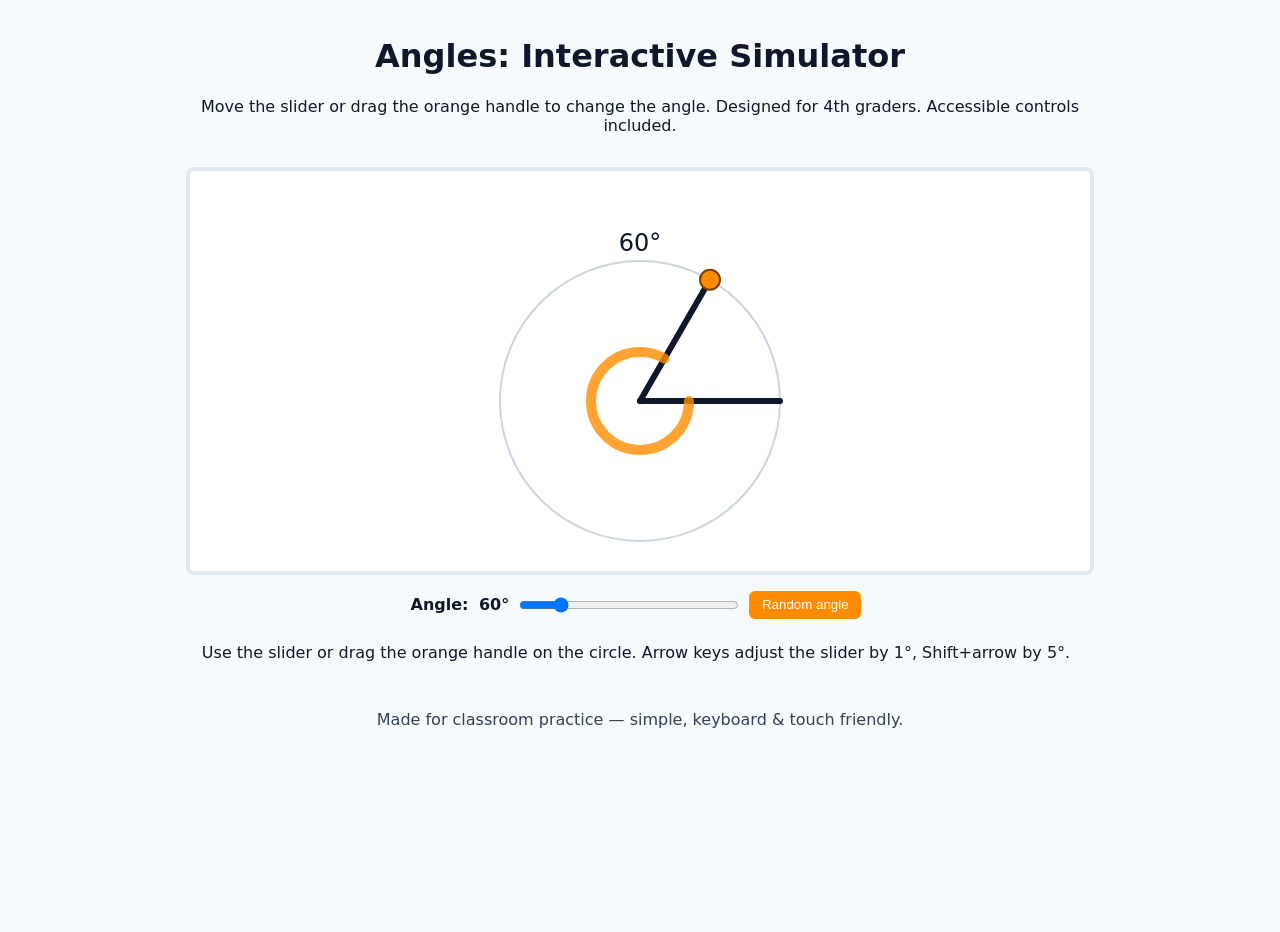
==== index.html @ 8ef8986c "Add interactive angle simulator (index.html, styles.css, script.js)" ====
<!doctype html>
<html lang="en">
<head>
  <meta charset="utf-8">
  <meta name="viewport" content="width=device-width,initial-scale=1">
  <title>Angles Interactive Simulator</title>
  <link rel="stylesheet" href="styles.css">
</head>
<body>
  <header>
    <h1>Angles: Interactive Simulator</h1>
    <p>Move the slider or drag the orange handle to change the angle. Designed for 4th graders. Accessible controls included.</p>
  </header>

  <main>
    <canvas id="canvas" width="600" height="400" aria-label="Angle drawing area" role="img"></canvas>

    <div class="controls">
      <label for="angleRange">Angle: <output id="angleValue">60°</output></label>
      <input type="range" id="angleRange" min="0" max="360" value="60" aria-describedby="angleHelp">
      <button id="randomBtn">Random angle</button>
      <p id="angleHelp">Use the slider or drag the orange handle on the circle. Arrow keys adjust the slider by 1°, Shift+arrow by 5°.</p>
    </div>
  </main>

  <footer>
    <p>Made for classroom practice — simple, keyboard & touch friendly.</p>
  </footer>

  <script src="script.js"></script>
</body>
</html>
---- styles.css ----
/* styles.css — simple accessible styling */
:root{
  --bg:#f7fafc; --fg:#0f172a; --accent:#ff8c00; --muted:#334155;
}
html,body{height:100%;margin:0;font-family:system-ui,-apple-system,Segoe UI,Roboto,'Helvetica Neue',Arial}
body{background:var(--bg);color:var(--fg);display:flex;flex-direction:column;align-items:center;padding:1rem}
header{max-width:900px;text-align:center}
canvas{background:#fff;border:4px solid #e2e8f0;border-radius:8px;display:block;margin:1rem auto;max-width:100%;height:auto}
.controls{max-width:900px;width:100%;display:flex;gap:0.5rem;align-items:center;flex-wrap:wrap;justify-content:center}
input[type=range]{width:220px}
label{font-weight:600}
button{background:var(--accent);color:white;border:none;padding:0.4rem 0.8rem;border-radius:6px;cursor:pointer}
button:focus, input:focus{outline:3px solid #ffdca8;outline-offset:3px}
output{font-weight:700;margin-left:0.3rem}
footer{margin-top:1rem;color:var(--muted)}
@media(max-width:520px){canvas{width:100%;height:320px}}
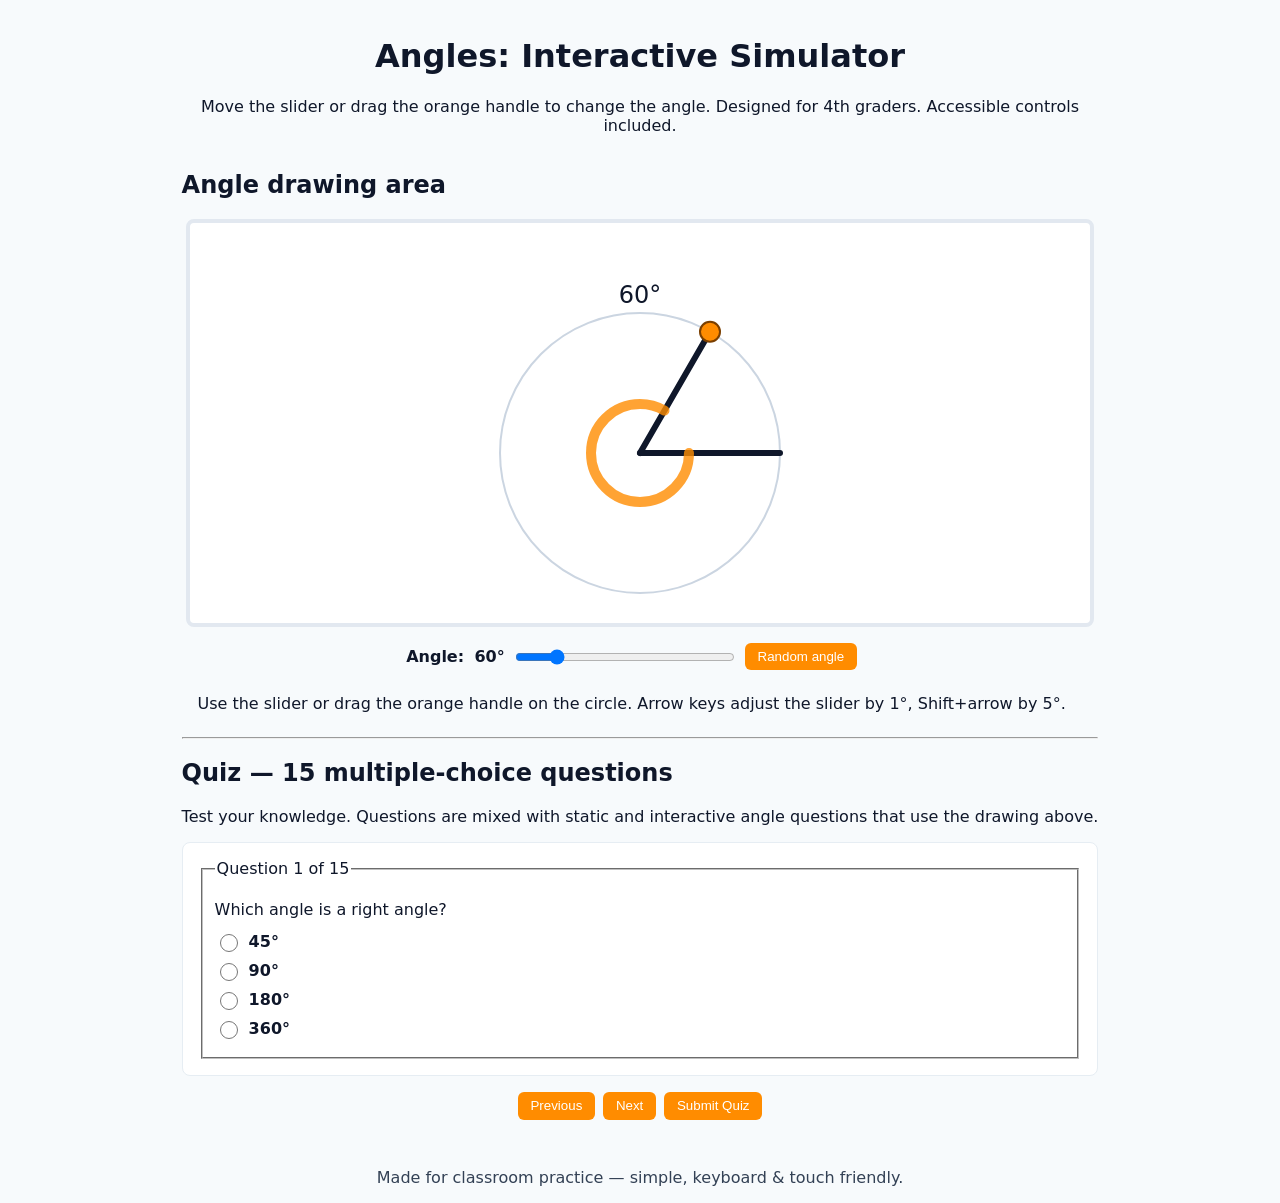
==== commit 5e7a495b: "Add 15-question interactive MCQ quiz and integrate with simulator" ====
--- a/index.html
+++ b/index.html
@@ -13,20 +13,39 @@
   </header>
 
   <main>
-    <canvas id="canvas" width="600" height="400" aria-label="Angle drawing area" role="img"></canvas>
+    <section aria-labelledby="simTitle">
+      <h2 id="simTitle">Angle drawing area</h2>
+      <canvas id="canvas" width="600" height="400" aria-label="Angle drawing area" role="img"></canvas>
 
-    <div class="controls">
-      <label for="angleRange">Angle: <output id="angleValue">60°</output></label>
-      <input type="range" id="angleRange" min="0" max="360" value="60" aria-describedby="angleHelp">
-      <button id="randomBtn">Random angle</button>
-      <p id="angleHelp">Use the slider or drag the orange handle on the circle. Arrow keys adjust the slider by 1°, Shift+arrow by 5°.</p>
-    </div>
+      <div class="controls">
+        <label for="angleRange">Angle: <output id="angleValue">60°</output></label>
+        <input type="range" id="angleRange" min="0" max="360" value="60" aria-describedby="angleHelp">
+        <button id="randomBtn">Random angle</button>
+        <p id="angleHelp">Use the slider or drag the orange handle on the circle. Arrow keys adjust the slider by 1°, Shift+arrow by 5°.</p>
+      </div>
+    </section>
+
+    <hr>
+
+    <section id="quizSection" aria-labelledby="quizTitle">
+      <h2 id="quizTitle">Quiz — 15 multiple-choice questions</h2>
+      <p>Test your knowledge. Questions are mixed with static and interactive angle questions that use the drawing above.</p>
+      <div id="quiz"></div>
+      <div id="quizControls" class="quiz-controls">
+        <button id="prevQ" disabled>Previous</button>
+        <button id="nextQ">Next</button>
+        <button id="submitQuiz">Submit Quiz</button>
+      </div>
+      <div id="quizResult" aria-live="polite"></div>
+    </section>
+
   </main>
 
   <footer>
-    <p>Made for classroom practice — simple, keyboard & touch friendly.</p>
+    <p>Made for classroom practice — simple, keyboard &amp; touch friendly.</p>
   </footer>
 
   <script src="script.js"></script>
+  <script src="quiz.js"></script>
 </body>
 </html>
--- a/styles.css
+++ b/styles.css
@@ -14,3 +14,15 @@
 output{font-weight:700;margin-left:0.3rem}
 footer{margin-top:1rem;color:var(--muted)}
 @media(max-width:520px){canvas{width:100%;height:320px}}
+
+/* Quiz styles */
+#quiz{max-width:900px;background:#fff;border:1px solid #e6edf3;padding:1rem;border-radius:8px;margin:1rem auto}
+.question{margin-bottom:0.75rem}
+.options{list-style:none;padding:0;margin:0;display:flex;flex-direction:column;gap:0.5rem}
+.options li{display:flex;align-items:center;gap:0.5rem}
+.options input[type=radio]{width:18px;height:18px}
+.quiz-controls{display:flex;gap:0.5rem;justify-content:center;margin-top:0.75rem}
+#quizResult{margin-top:1rem;text-align:center;font-weight:700}
+.correct{background:linear-gradient(90deg,#edf7ed,#f0fff4);border:1px solid #b7f0c1;padding:0.5rem;border-radius:6px}
+.incorrect{background:linear-gradient(90deg,#fff3f3,#fff8f8);border:1px solid #f3c2c2;padding:0.5rem;border-radius:6px}
+.explanation{font-size:0.95rem;color:var(--muted);margin-top:0.5rem}
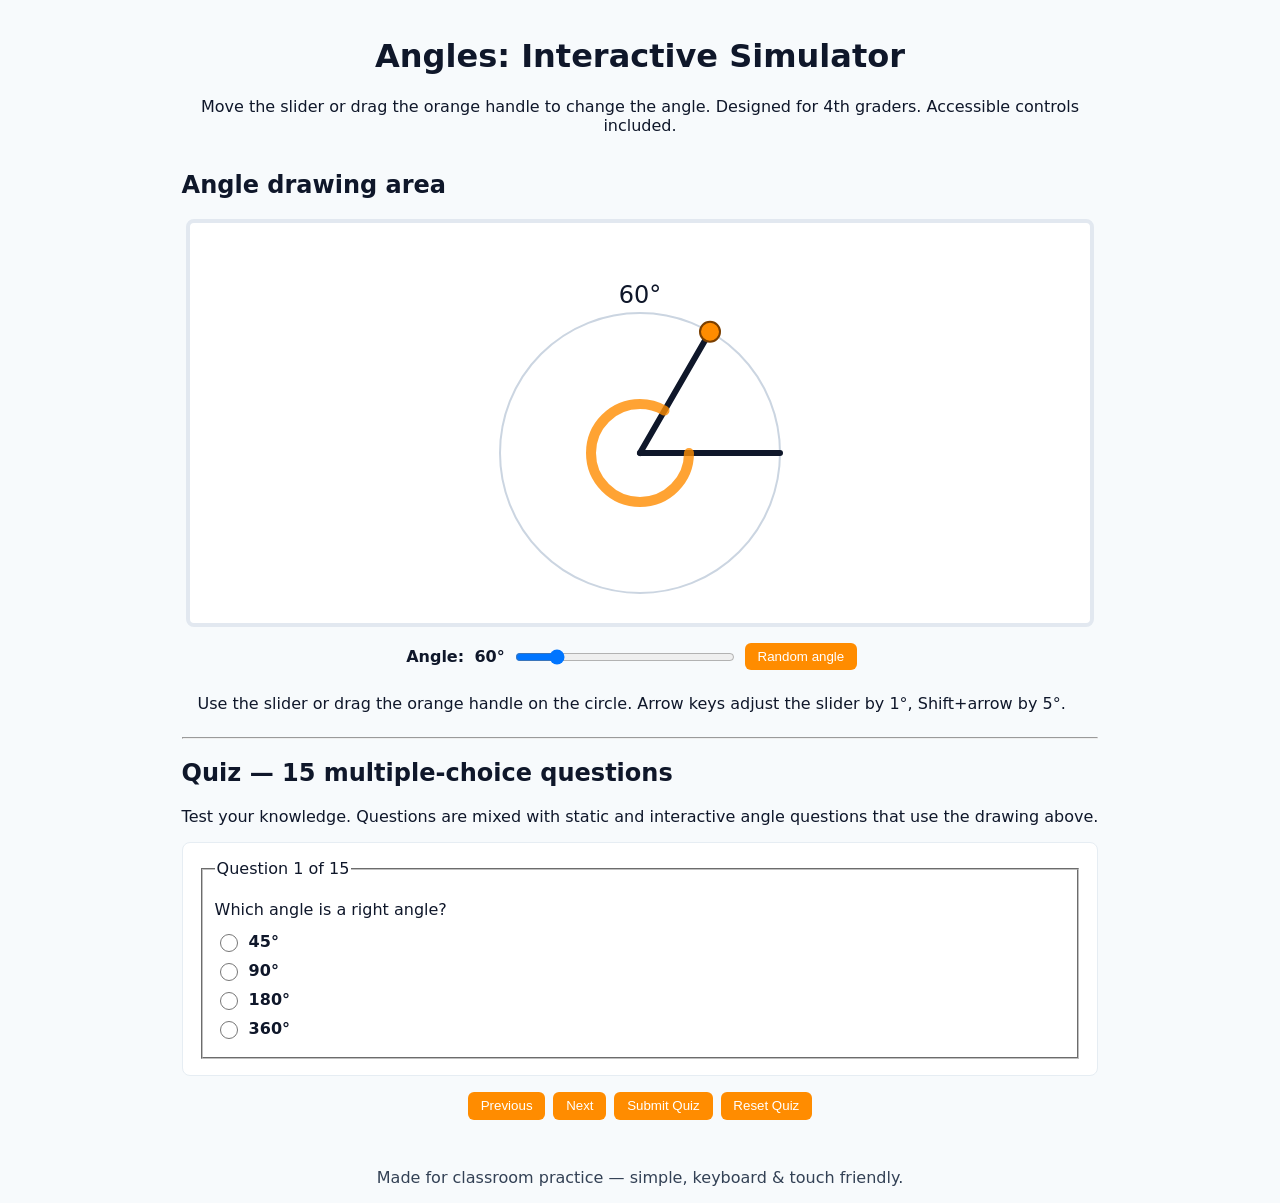
==== commit ad490002: "Add Reset Quiz button to HTML" ====
--- a/index.html
+++ b/index.html
@@ -35,6 +35,7 @@
         <button id="prevQ" disabled>Previous</button>
         <button id="nextQ">Next</button>
         <button id="submitQuiz">Submit Quiz</button>
+        <button id="resetQuiz">Reset Quiz</button>
       </div>
       <div id="quizResult" aria-live="polite"></div>
     </section>
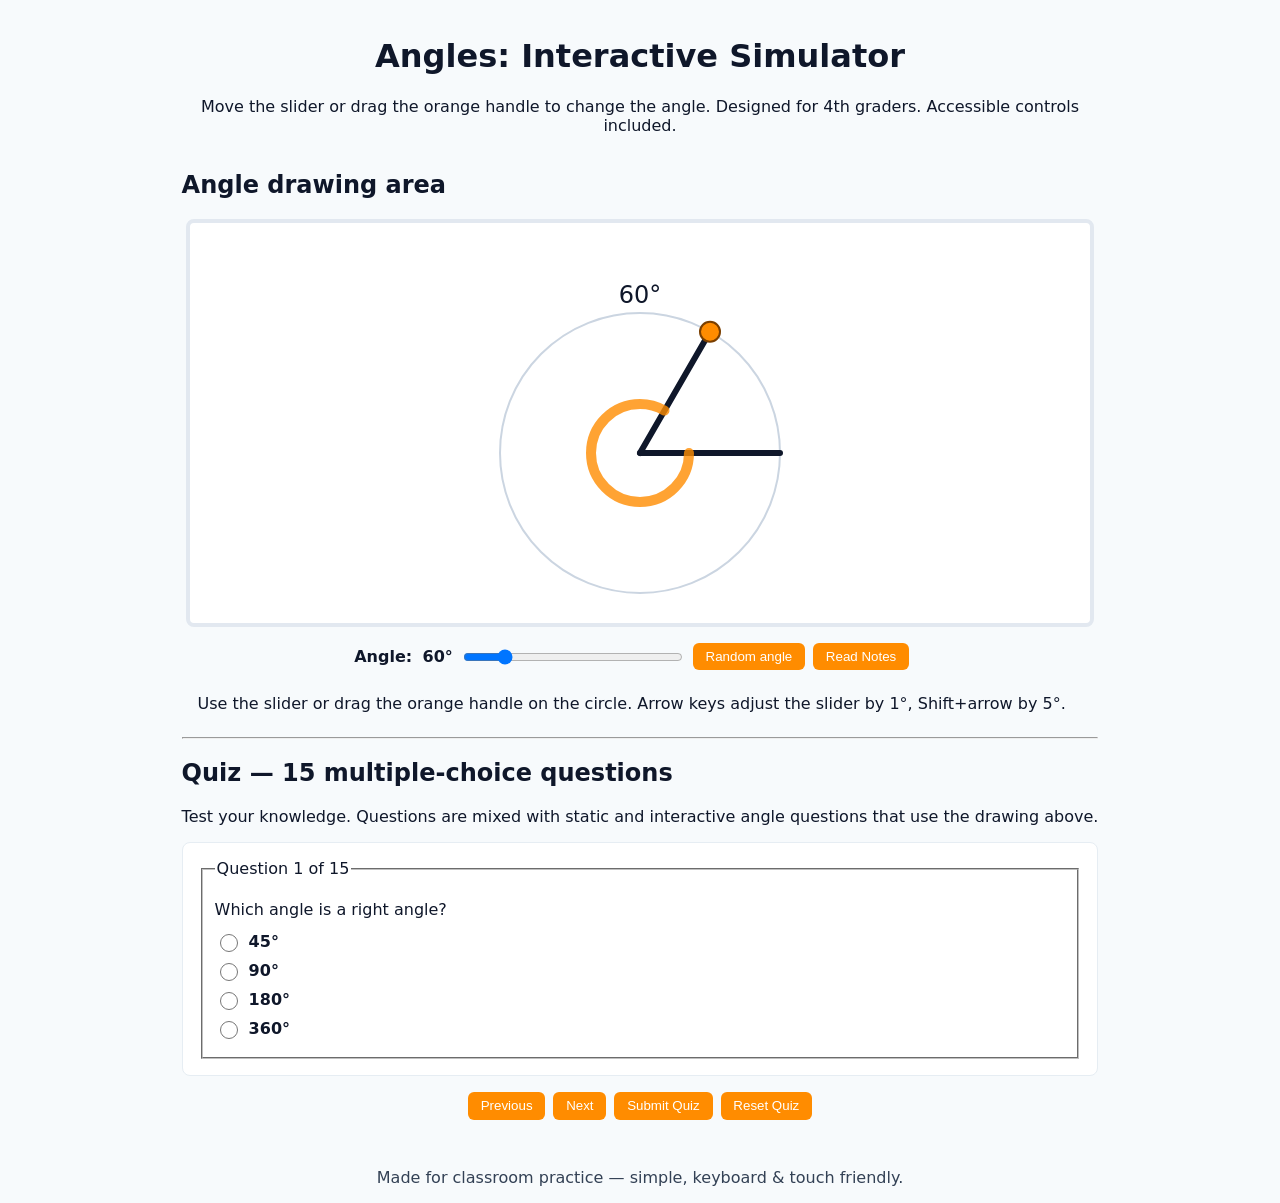
==== commit 4bf8af86: "Add "Read Notes" button linking to study notes" ====
--- a/index.html
+++ b/index.html
@@ -21,6 +21,7 @@
         <label for="angleRange">Angle: <output id="angleValue">60°</output></label>
         <input type="range" id="angleRange" min="0" max="360" value="60" aria-describedby="angleHelp">
         <button id="randomBtn">Random angle</button>
+        <a href="docs/angles-study-note.html" target="_blank"><button id="notesBtn" type="button">Read Notes</button></a>
         <p id="angleHelp">Use the slider or drag the orange handle on the circle. Arrow keys adjust the slider by 1°, Shift+arrow by 5°.</p>
       </div>
     </section>
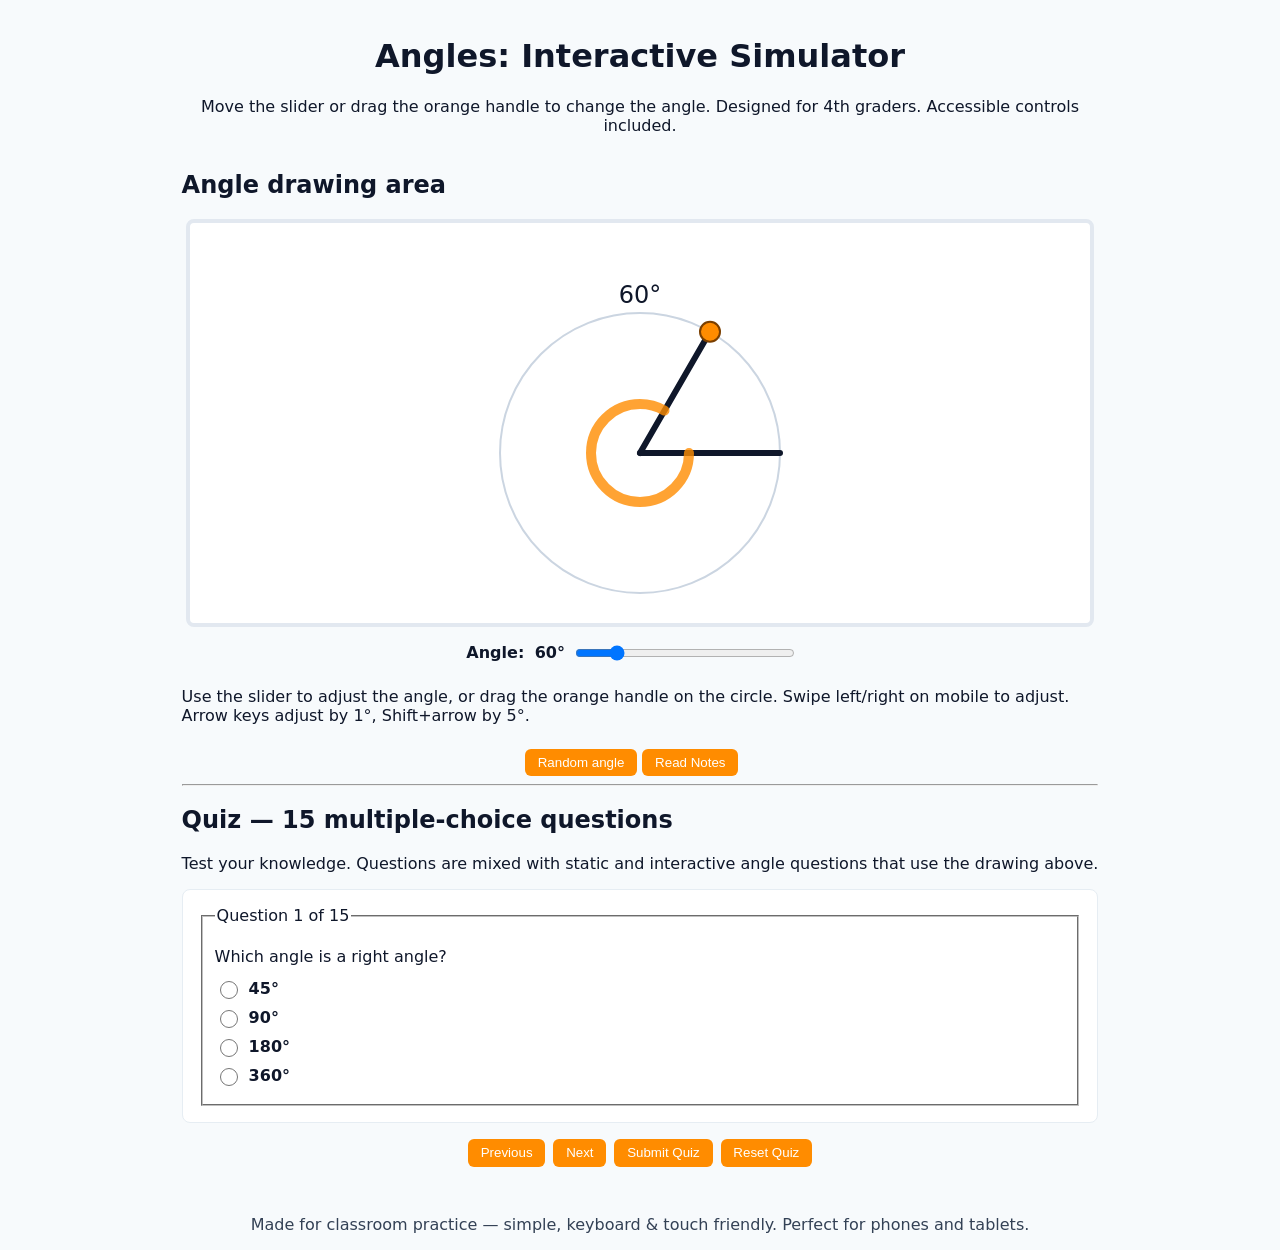
==== commit 9d13a639: "Enhance HTML for mobile: better viewport settings, swipe gestures, improved accessibility and touch " ====
--- a/index.html
+++ b/index.html
@@ -2,9 +2,12 @@
 <html lang="en">
 <head>
   <meta charset="utf-8">
-  <meta name="viewport" content="width=device-width,initial-scale=1">
+  <meta name="viewport" content="width=device-width,initial-scale=1,viewport-fit=cover,user-scalable=yes">
+  <meta name="theme-color" content="#ffffff">
+  <meta name="description" content="Interactive angles simulator for 4th grade math. Learn angles with drag-and-drop and quiz.">
   <title>Angles Interactive Simulator</title>
   <link rel="stylesheet" href="styles.css">
+  <link rel="icon" href="data:image/svg+xml,<svg xmlns='http://www.w3.org/2000/svg' viewBox='0 0 100 100'><text y='75' font-size='75'>∠</text></svg>">
 </head>
 <body>
   <header>
@@ -15,14 +18,17 @@
   <main>
     <section aria-labelledby="simTitle">
       <h2 id="simTitle">Angle drawing area</h2>
-      <canvas id="canvas" width="600" height="400" aria-label="Angle drawing area" role="img"></canvas>
+      <canvas id="canvas" width="600" height="400" aria-label="Interactive angle drawing. Drag the orange dot or use the slider below to change the angle." role="img"></canvas>
 
       <div class="controls">
         <label for="angleRange">Angle: <output id="angleValue">60°</output></label>
         <input type="range" id="angleRange" min="0" max="360" value="60" aria-describedby="angleHelp">
-        <button id="randomBtn">Random angle</button>
-        <a href="docs/angles-study-note.html" target="_blank"><button id="notesBtn" type="button">Read Notes</button></a>
-        <p id="angleHelp">Use the slider or drag the orange handle on the circle. Arrow keys adjust the slider by 1°, Shift+arrow by 5°.</p>
+        <p id="angleHelp">Use the slider to adjust the angle, or drag the orange handle on the circle. Swipe left/right on mobile to adjust. Arrow keys adjust by 1°, Shift+arrow by 5°.</p>
+        
+        <div class="control-buttons">
+          <button id="randomBtn">Random angle</button>
+          <a href="docs/angles-study-note.html" target="_blank"><button id="notesBtn" type="button">Read Notes</button></a>
+        </div>
       </div>
     </section>
 
@@ -44,7 +50,7 @@
   </main>
 
   <footer>
-    <p>Made for classroom practice — simple, keyboard &amp; touch friendly.</p>
+    <p>Made for classroom practice — simple, keyboard &amp; touch friendly. Perfect for phones and tablets.</p>
   </footer>
 
   <script src="script.js"></script>
--- a/styles.css
+++ b/styles.css
@@ -26,3 +26,39 @@
 .correct{background:linear-gradient(90deg,#edf7ed,#f0fff4);border:1px solid #b7f0c1;padding:0.5rem;border-radius:6px}
 .incorrect{background:linear-gradient(90deg,#fff3f3,#fff8f8);border:1px solid #f3c2c2;padding:0.5rem;border-radius:6px}
 .explanation{font-size:0.95rem;color:var(--muted);margin-top:0.5rem}
+
+/* simple modal/dialog styles */
+.dialog {
+  position: fixed;
+  inset: 0;
+  display: flex;
+  align-items: center;
+  justify-content: center;
+  background: rgba(0,0,0,0.4);
+  z-index: 9999;
+  padding: 1rem;
+}
+.dialog[hidden] { display: none; }
+.dialog-inner {
+  background: #fff;
+  max-width: 900px;
+  width: 100%;
+  max-height: 85vh;
+  overflow: auto;
+  border-radius: 6px;
+  box-shadow: 0 8px 24px rgba(0,0,0,0.3);
+  padding: 1rem;
+}
+.dialog-header {
+  display: flex;
+  align-items: center;
+  justify-content: space-between;
+  gap: 1rem;
+}
+.dialog-content {
+  margin-top: 0.5rem;
+  padding-bottom: 1rem;
+}
+.dialog-controls button {
+  margin-left: 0.5rem;
+}
